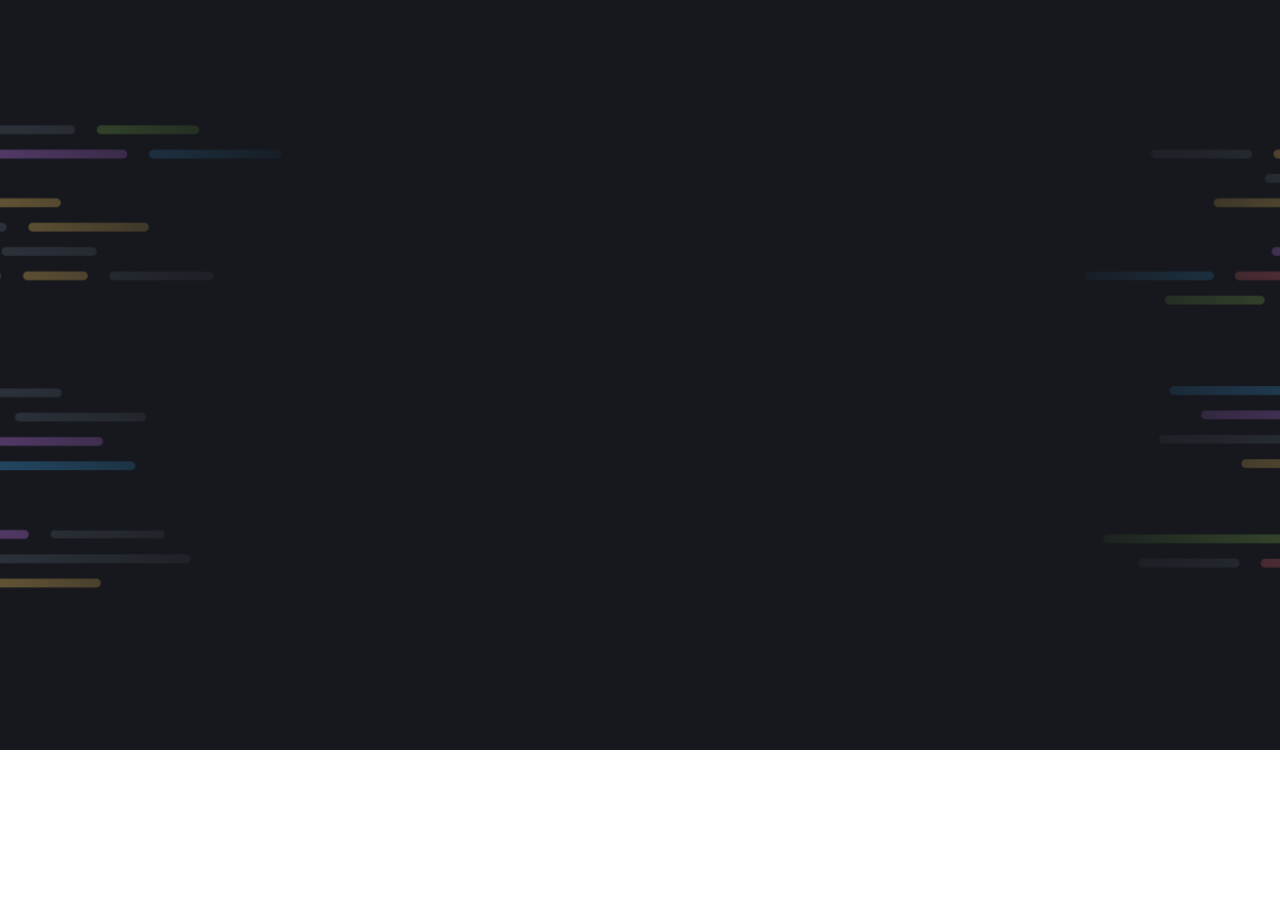
==== portifolio-dev/index.html @ e55366f3 "add fundo perfil dev" ====
<!doctype html>
<html lang="pt-br">
  <head>
    <link
      rel="preconnect"
      href="https://fonts.googleapis.com"
    />
    <link
      rel="preconnect"
      href="https://fonts.gstatic.com"
      crossorigin
    />
    <link
      rel="preconnect"
      href="https://fonts.googleapis.com"
    />
    <link
      rel="preconnect"
      href="https://fonts.gstatic.com"
      crossorigin
    />
    <link
      rel="preconnect"
      href="https://fonts.googleapis.com"
    />
    <link
      rel="preconnect"
      href="https://fonts.gstatic.com"
      crossorigin
    />

    <meta charset="UTF-8" />
    <meta
      name="viewport"
      content="width=device-width, initial-scale=1.0"
    />
    <title>Portifólio Dev</title>
    <link
      rel="stylesheet"
      href="styles/index.css"
    />

    <link
      href="https://fonts.googleapis.com/css2?family=Archivo:ital,wght@0,100..900;1,100..900&family=Asap:ital,wght@0,100..900;1,100..900&display=swap"
      rel="stylesheet"
    />
    <link
      href="https://fonts.googleapis.com/css2?family=Archivo:ital,wght@0,100..900;1,100..900&family=Asap:ital,wght@0,100..900;1,100..900&family=Inconsolata:wght@200..900&display=swap"
      rel="stylesheet"
    />
    <link
      href="https://fonts.googleapis.com/css2?family=Archivo:ital,wght@0,100..900;1,100..900&family=Asap:ital,wght@0,100..900;1,100..900&family=Inconsolata:wght@200..900&family=Maven+Pro:wght@400..900&display=swap"
      rel="stylesheet"
    />
  </head>

  <body>
    <main
      id="intro"
      class="container"
    >
      <div id="info">
        <header></header>
      </div>
    </main>
  </body>
</html>
---- portifolio-dev/styles/index.css ----
@import url(global.css);
@import url(main.css);
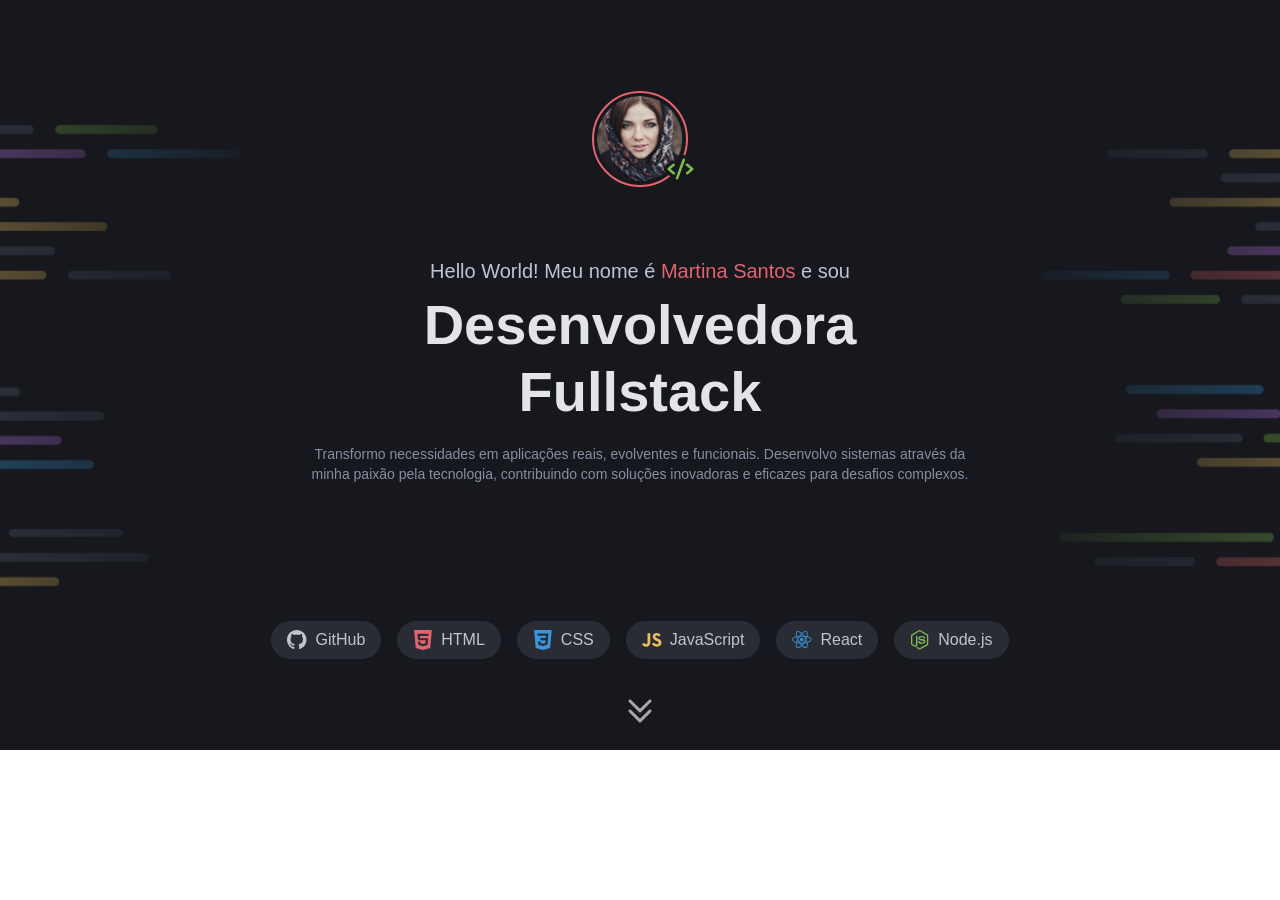
==== commit ade827d6: "add formatacao info container" ====
--- a/portifolio-dev/index.html
+++ b/portifolio-dev/index.html
@@ -55,13 +55,89 @@
   </head>
 
   <body>
-    <main
-      id="intro"
-      class="container"
-    >
-      <div id="info">
-        <header></header>
+    <section class="intro">
+      <div class="intro-bg"></div>
+
+      <div class="info-container">
+        <div class="info-avatar">
+          <img
+            src="assets/images/Avatar.png"
+            alt="avatar"
+          />
+          <img
+            src="assets/icons/colorful/Code.svg"
+            alt="code-icon-colorful"
+          />
+        </div>
+
+        <div class="info-text">
+          <p class="subtitle">Hello World! Meu nome é <span>Martina Santos</span> e sou</p>
+
+          <h1>Desenvolvedora Fullstack</h1>
+
+          <p class="description">
+            Transformo necessidades em aplicações reais, evolventes e funcionais. Desenvolvo sistemas através da minha
+            paixão pela tecnologia, contribuindo com soluções inovadoras e eficazes para desafios complexos.
+          </p>
+        </div>
+
+        <div class="info-tech">
+          <div class="tech-item">
+            <img
+              src="assets/icons/colorful/github-colorful.svg"
+              alt="github-icon"
+            />
+            <span>GitHub</span>
+          </div>
+
+          <div class="tech-item">
+            <img
+              src="assets/icons/colorful/html-colorful.svg"
+              alt="html-icon"
+            />
+            <span>HTML</span>
+          </div>
+
+          <div class="tech-item">
+            <img
+              src="assets/icons/colorful/css-colorful.svg"
+              alt="css-icon"
+            />
+            <span>CSS</span>
+          </div>
+
+          <div class="tech-item">
+            <img
+              src="assets/icons/colorful/js-colorful.svg"
+              alt="javascript-icon"
+            />
+            <span>JavaScript</span>
+          </div>
+
+          <div class="tech-item">
+            <img
+              src="assets/icons/colorful/react-colorful.svg"
+              alt="react-icon"
+            />
+            <span>React</span>
+          </div>
+
+          <div class="tech-item">
+            <img
+              src="assets/icons/colorful/node-colorful.svg"
+              alt="node-icon"
+            />
+            <span>Node.js</span>
+          </div>
+        </div>
       </div>
-    </main>
+
+      <div class="scroll-down">
+        <img
+          src="assets/icons/CaretDoubleDown.svg"
+          alt="scroll-down-icon"
+        />
+      </div>
+    </section>
   </body>
 </html>
--- a/portifolio-dev/styles/index.css
+++ b/portifolio-dev/styles/index.css
@@ -1,2 +1,2 @@
 @import url(global.css);
-@import url(main.css);+@import url(intro.css);
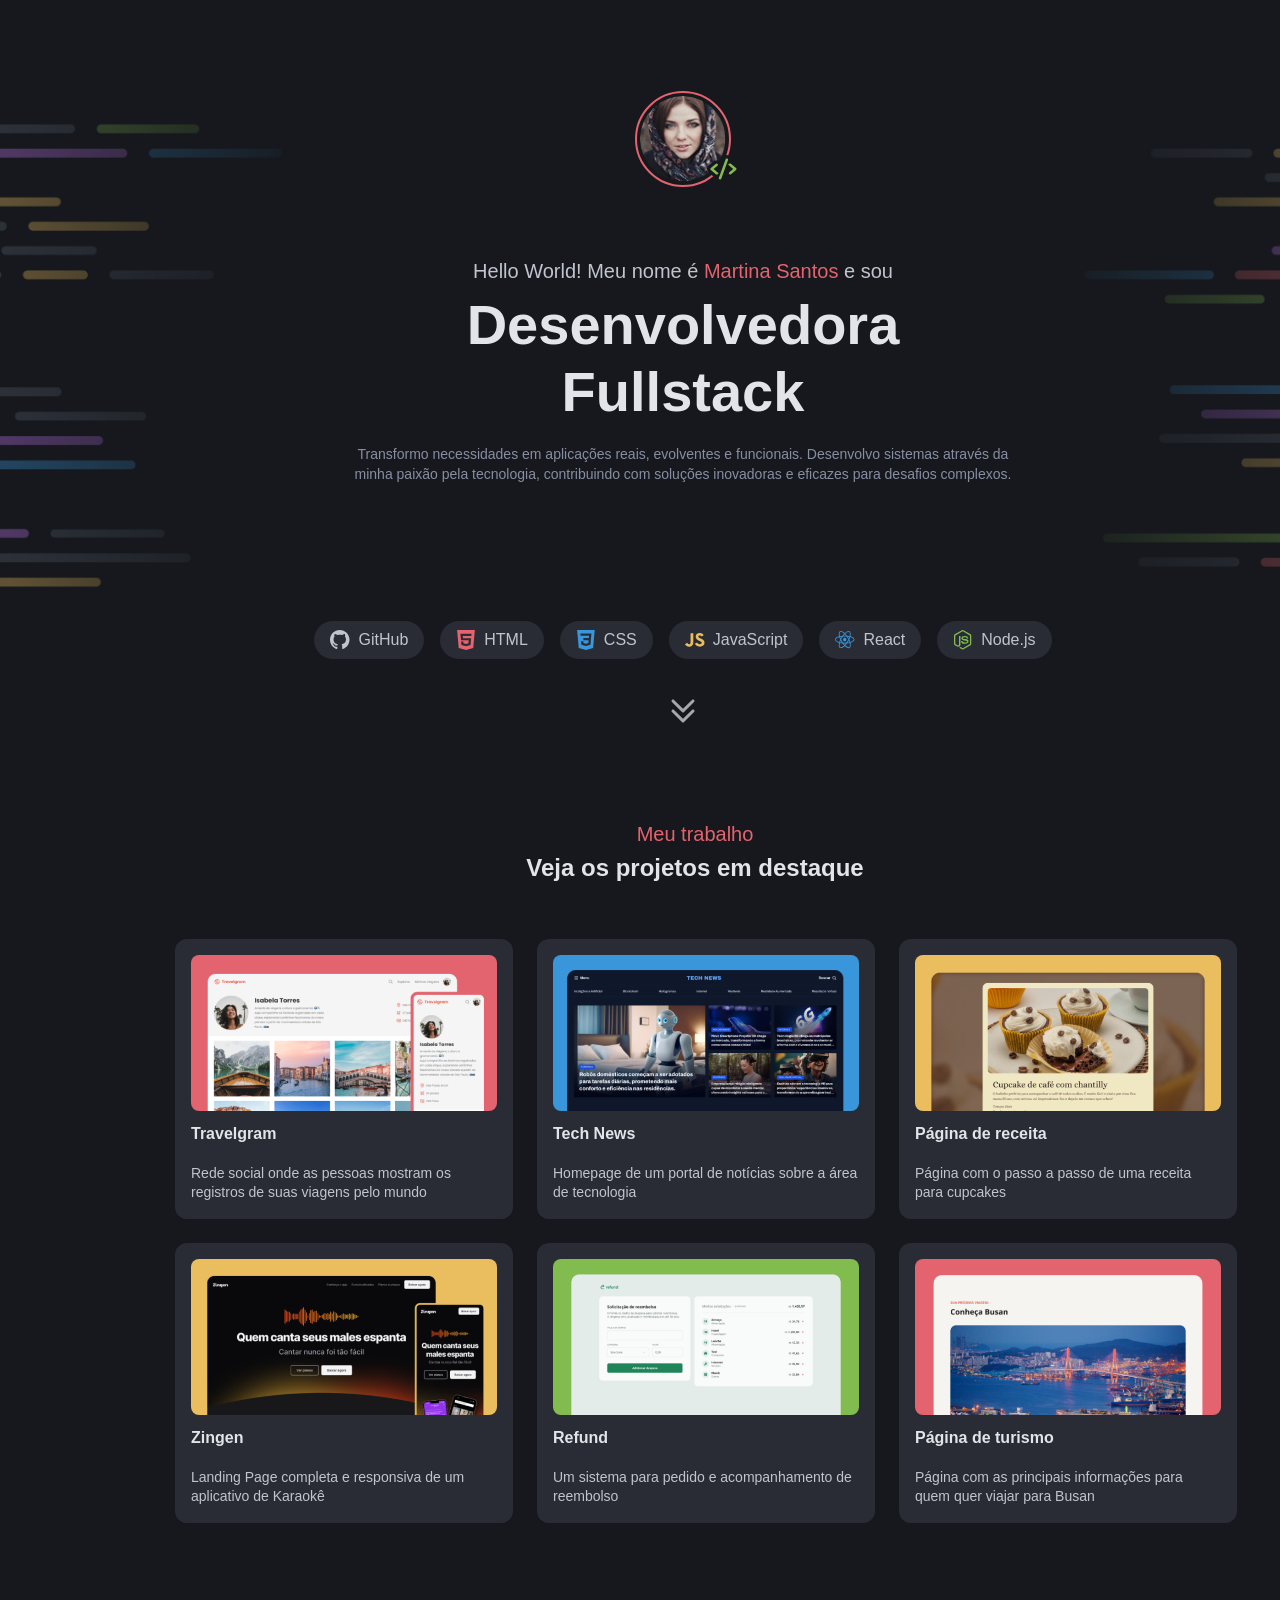
==== commit 7db35000: "realiza sessao projetos" ====
--- a/portifolio-dev/index.html
+++ b/portifolio-dev/index.html
@@ -55,9 +55,7 @@
   </head>
 
   <body>
-    <section class="intro">
-      <div class="intro-bg"></div>
-
+    <div class="intro intro-bg container">
       <div class="info-container">
         <div class="info-avatar">
           <img
@@ -138,6 +136,70 @@
           alt="scroll-down-icon"
         />
       </div>
-    </section>
+    </div>
+
+    <div class="project container">
+      <div class="project-header">
+        <span>Meu trabalho</span>
+
+        <h2>Veja os projetos em destaque</h2>
+      </div>
+
+      <div class="projects-grid">
+        <div class="card">
+          <img
+            src="assets/images/Thumbnail_Project-01.png"
+            alt=""
+          />
+          <h3>Travelgram</h3>
+          <p>Rede social onde as pessoas mostram os registros de suas viagens pelo mundo</p>
+        </div>
+
+        <div class="card">
+          <img
+            src="assets/images/Thumbnail_Project-02.png"
+            alt=""
+          />
+          <h3>Tech News</h3>
+          <p>Homepage de um portal de notícias sobre a área de tecnologia</p>
+        </div>
+
+        <div class="card">
+          <img
+            src="assets/images/Thumbnail_Project-03.png"
+            alt=""
+          />
+          <h3>Página de receita</h3>
+          <p>Página com o passo a passo de uma receita para cupcakes</p>
+        </div>
+
+        <div class="card">
+          <img
+            src="assets/images/Thumbnail_Project-04.png"
+            alt=""
+          />
+          <h3>Zingen</h3>
+          <p>Landing Page completa e responsiva de um aplicativo de Karaokê</p>
+        </div>
+
+        <div class="card">
+          <img
+            src="assets/images/Thumbnail_Project-05.png"
+            alt=""
+          />
+          <h3>Refund</h3>
+          <p>Um sistema para pedido e acompanhamento de reembolso</p>
+        </div>
+
+        <div class="card">
+          <img
+            src="assets/images/Thumbnail_Project-06.png"
+            alt=""
+          />
+          <h3>Página de turismo</h3>
+          <p>Página com as principais informações para quem quer viajar para Busan</p>
+        </div>
+      </div>
+    </div>
   </body>
 </html>
--- a/portifolio-dev/styles/index.css
+++ b/portifolio-dev/styles/index.css
@@ -1,2 +1,5 @@
 @import url(global.css);
-@import url(intro.css);+@import url(intro.css);
+@import url(contact.css);
+@import url(project.css);
+@import url(services.css);
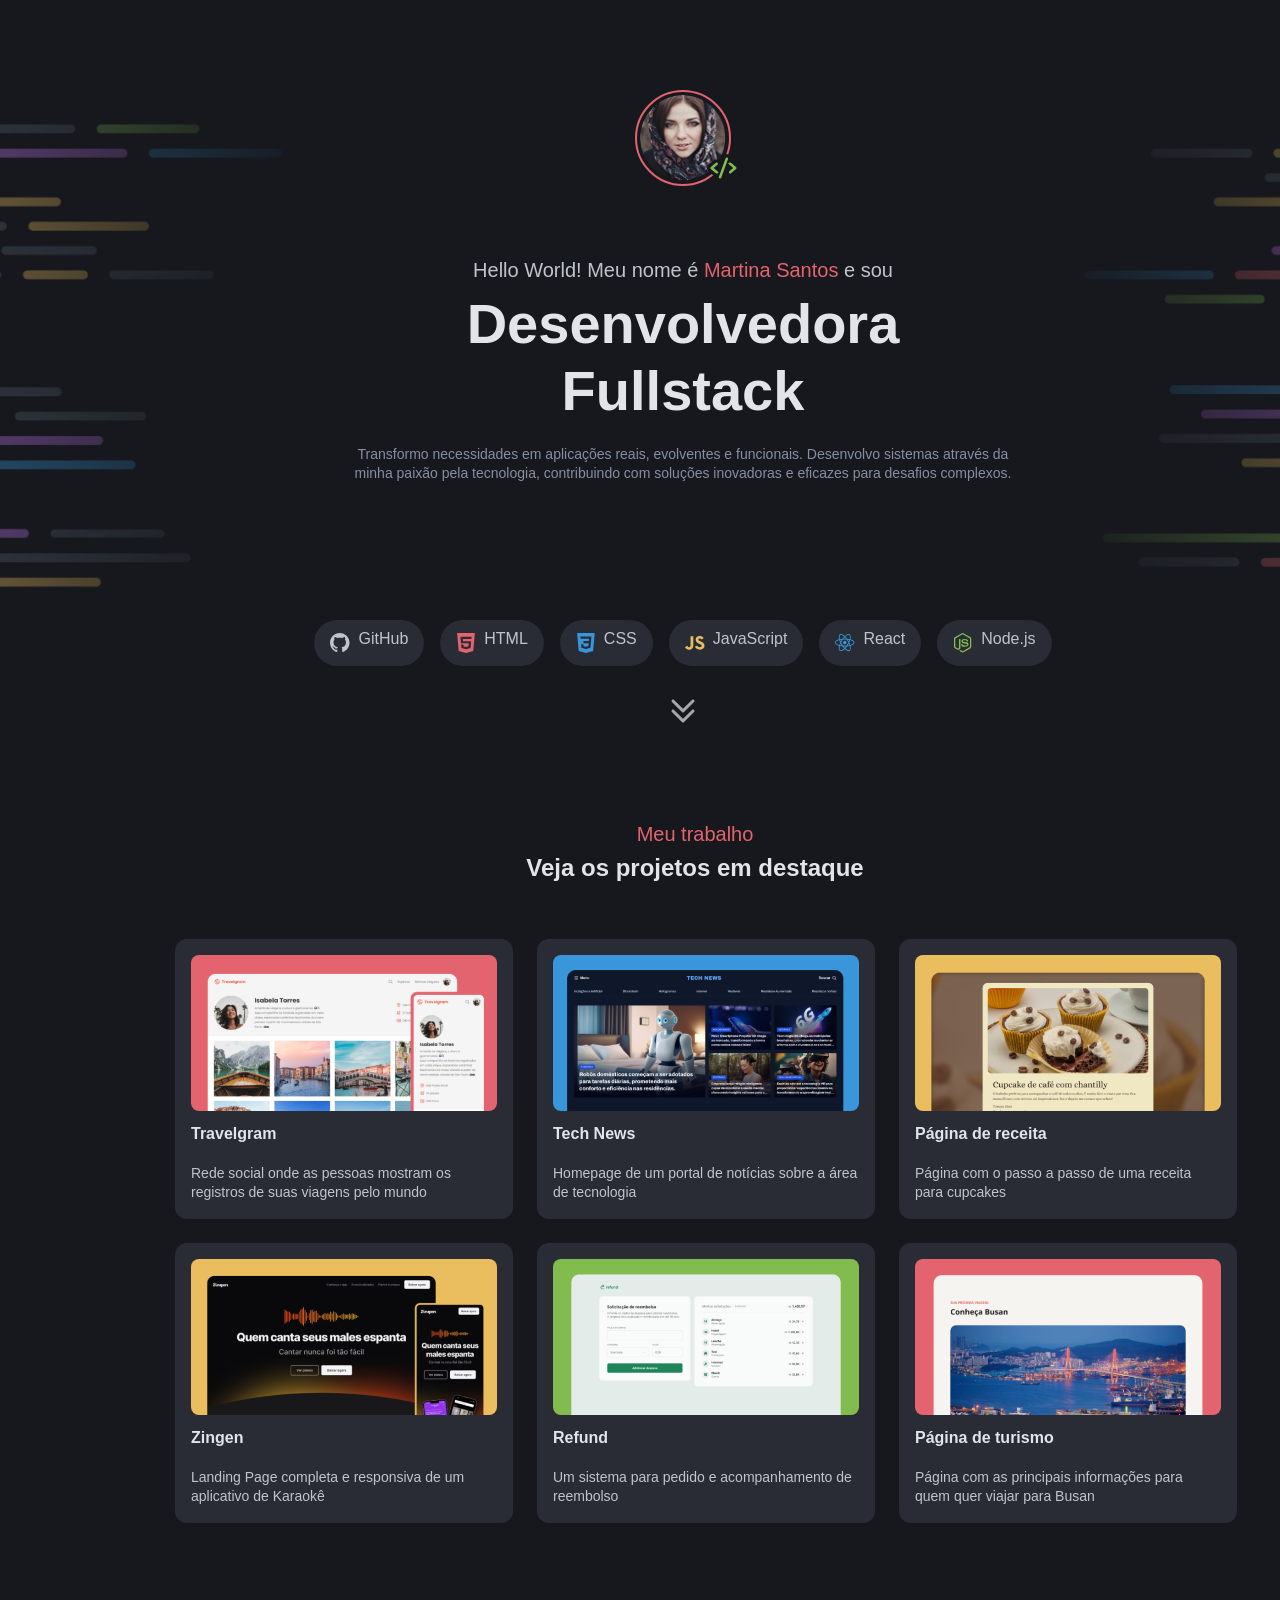
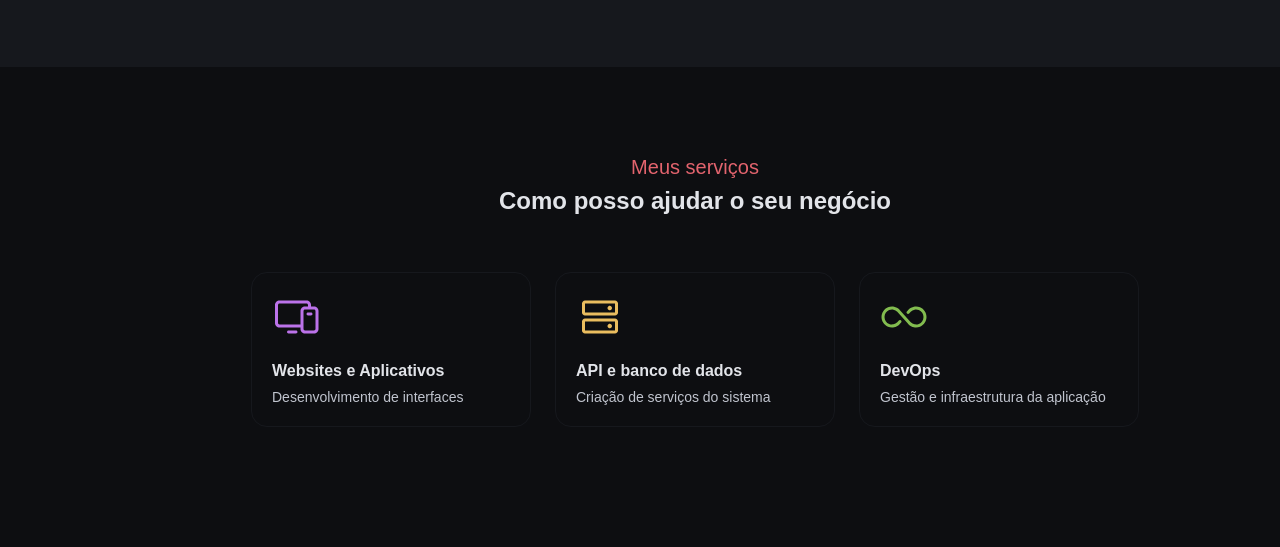
==== commit 3641d7ad: "add sessao dos serviços" ====
--- a/portifolio-dev/index.html
+++ b/portifolio-dev/index.html
@@ -82,7 +82,7 @@
         <div class="info-tech">
           <div class="tech-item">
             <img
-              src="assets/icons/colorful/github-colorful.svg"
+              src="assets/icons/colorful/GitHub.svg"
               alt="github-icon"
             />
             <span>GitHub</span>
@@ -90,7 +90,7 @@
 
           <div class="tech-item">
             <img
-              src="assets/icons/colorful/html-colorful.svg"
+              src="assets/icons/colorful/HTML.svg"
               alt="html-icon"
             />
             <span>HTML</span>
@@ -98,7 +98,7 @@
 
           <div class="tech-item">
             <img
-              src="assets/icons/colorful/css-colorful.svg"
+              src="assets/icons/colorful/CSS.svg"
               alt="css-icon"
             />
             <span>CSS</span>
@@ -106,7 +106,7 @@
 
           <div class="tech-item">
             <img
-              src="assets/icons/colorful/js-colorful.svg"
+              src="assets/icons/colorful/JavaScript.svg"
               alt="javascript-icon"
             />
             <span>JavaScript</span>
@@ -114,7 +114,7 @@
 
           <div class="tech-item">
             <img
-              src="assets/icons/colorful/react-colorful.svg"
+              src="assets/icons/colorful/React.svg"
               alt="react-icon"
             />
             <span>React</span>
@@ -122,7 +122,7 @@
 
           <div class="tech-item">
             <img
-              src="assets/icons/colorful/node-colorful.svg"
+              src="assets/icons/colorful/Node.js.svg"
               alt="node-icon"
             />
             <span>Node.js</span>
@@ -139,65 +139,102 @@
     </div>
 
     <div class="project container">
-      <div class="project-header">
+      <div class="section-header">
         <span>Meu trabalho</span>
 
         <h2>Veja os projetos em destaque</h2>
       </div>
 
       <div class="projects-grid">
-        <div class="card">
+        <div class="project-card card">
           <img
             src="assets/images/Thumbnail_Project-01.png"
-            alt=""
+            alt="icon-project-01"
           />
           <h3>Travelgram</h3>
           <p>Rede social onde as pessoas mostram os registros de suas viagens pelo mundo</p>
         </div>
 
-        <div class="card">
+        <div class="project-card card">
           <img
             src="assets/images/Thumbnail_Project-02.png"
-            alt=""
+            alt="icon-project-02"
           />
           <h3>Tech News</h3>
           <p>Homepage de um portal de notícias sobre a área de tecnologia</p>
         </div>
 
-        <div class="card">
+        <div class="project-card card">
           <img
             src="assets/images/Thumbnail_Project-03.png"
-            alt=""
+            alt="icon-project-03"
           />
           <h3>Página de receita</h3>
           <p>Página com o passo a passo de uma receita para cupcakes</p>
         </div>
 
-        <div class="card">
+        <div class="project-card card">
           <img
             src="assets/images/Thumbnail_Project-04.png"
-            alt=""
+            alt="icon-project-04"
           />
           <h3>Zingen</h3>
           <p>Landing Page completa e responsiva de um aplicativo de Karaokê</p>
         </div>
 
-        <div class="card">
+        <div class="project-card card">
           <img
             src="assets/images/Thumbnail_Project-05.png"
-            alt=""
+            alt="icon-project-05"
           />
           <h3>Refund</h3>
           <p>Um sistema para pedido e acompanhamento de reembolso</p>
         </div>
 
-        <div class="card">
+        <div class="project-card card">
           <img
             src="assets/images/Thumbnail_Project-06.png"
-            alt=""
+            alt="icon-project-06"
           />
           <h3>Página de turismo</h3>
           <p>Página com as principais informações para quem quer viajar para Busan</p>
+        </div>
+      </div>
+    </div>
+
+    <div class="service container">
+      <div class="section-header">
+        <span>Meus serviços</span>
+
+        <h2>Como posso ajudar o seu negócio</h2>
+      </div>
+
+      <div class="services-grid">
+        <div class="service-card card">
+          <img
+            src="assets/icons/colorful/Devices.svg"
+            alt="icon-devices"
+          />
+          <h3>Websites e Aplicativos</h3>
+          <p>Desenvolvimento de interfaces</p>
+        </div>
+
+        <div class="service-card card">
+          <img
+          src="assets/icons/colorful/HardDrives.svg"
+            alt="icon-hard-drive"
+          />
+          <h3>API e banco de dados</h3>
+          <p>Criação de serviços do sistema</p>
+        </div>
+
+        <div class="service-card card">
+          <img
+            src="assets/icons/colorful/Infinity.svg"
+            alt="icon-infinity"
+          />
+          <h3>DevOps</h3>
+          <p>Gestão e infraestrutura da aplicação</p>
         </div>
       </div>
     </div>
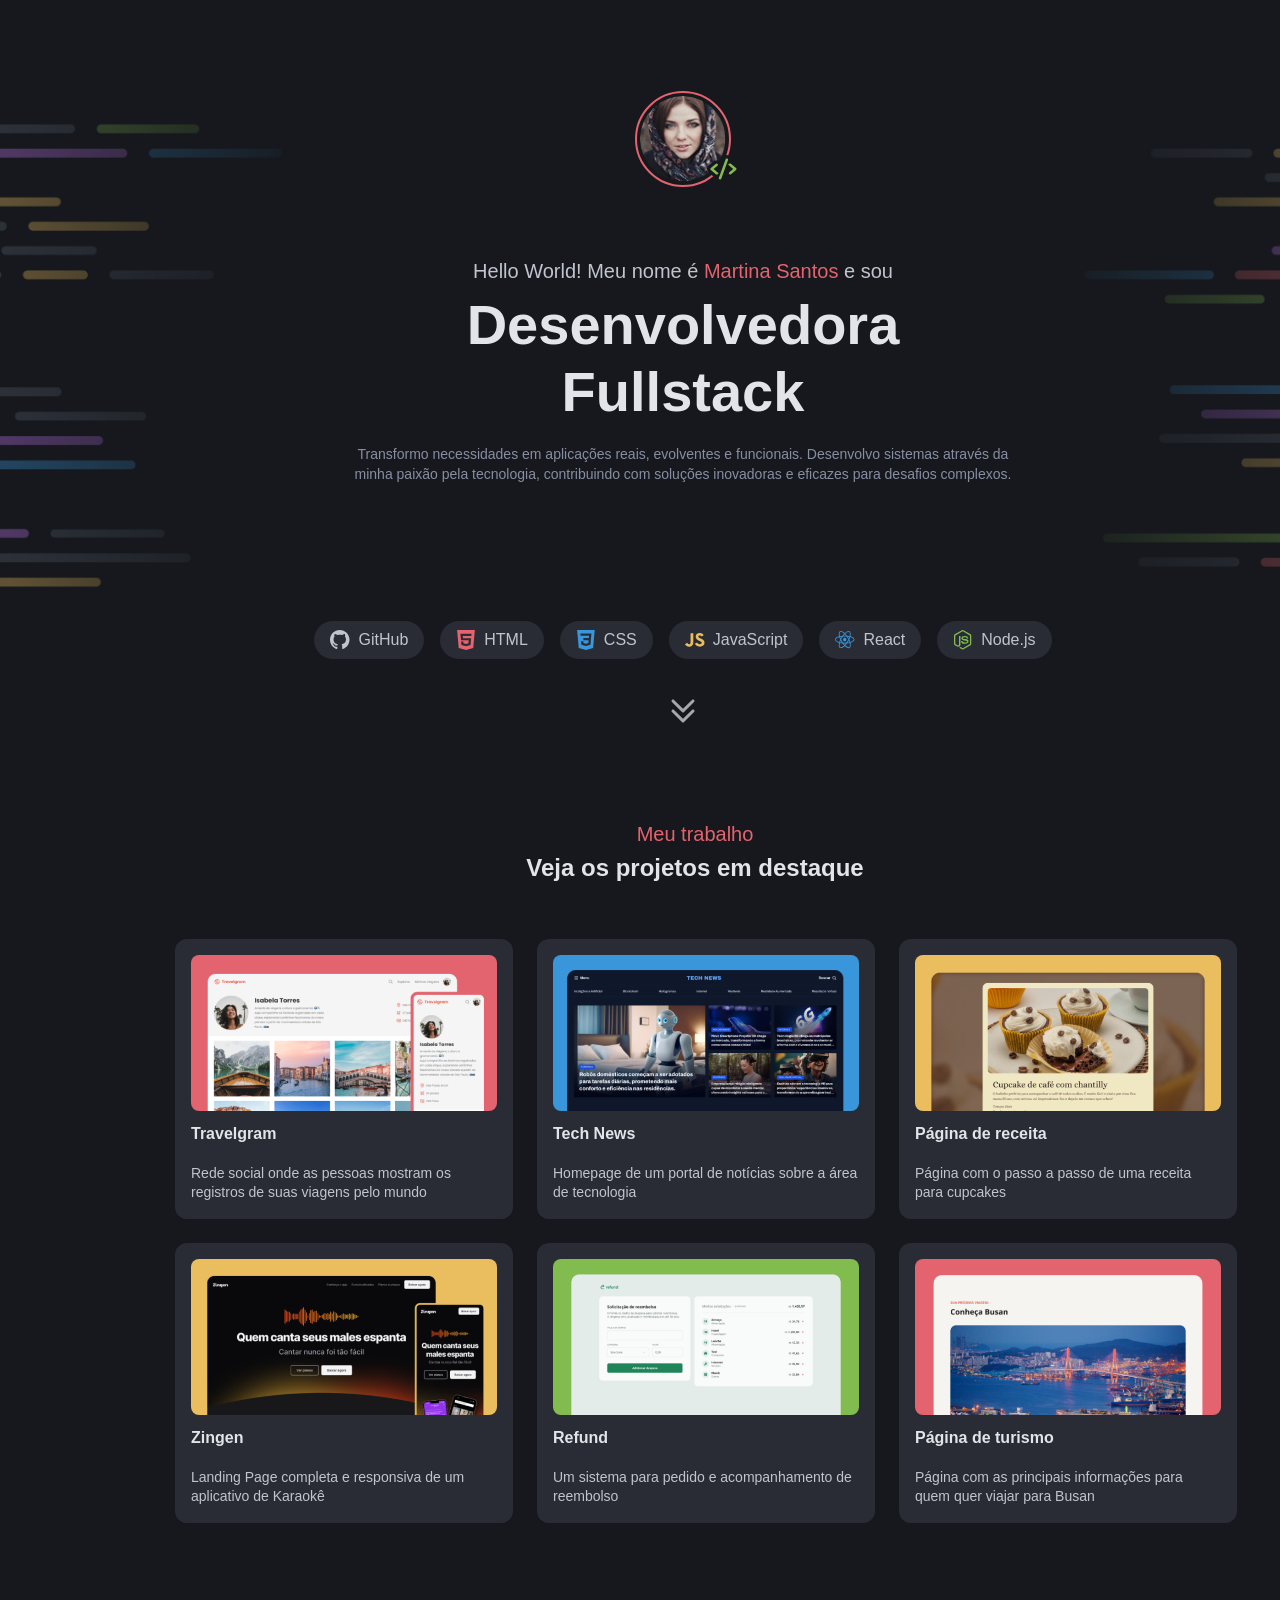
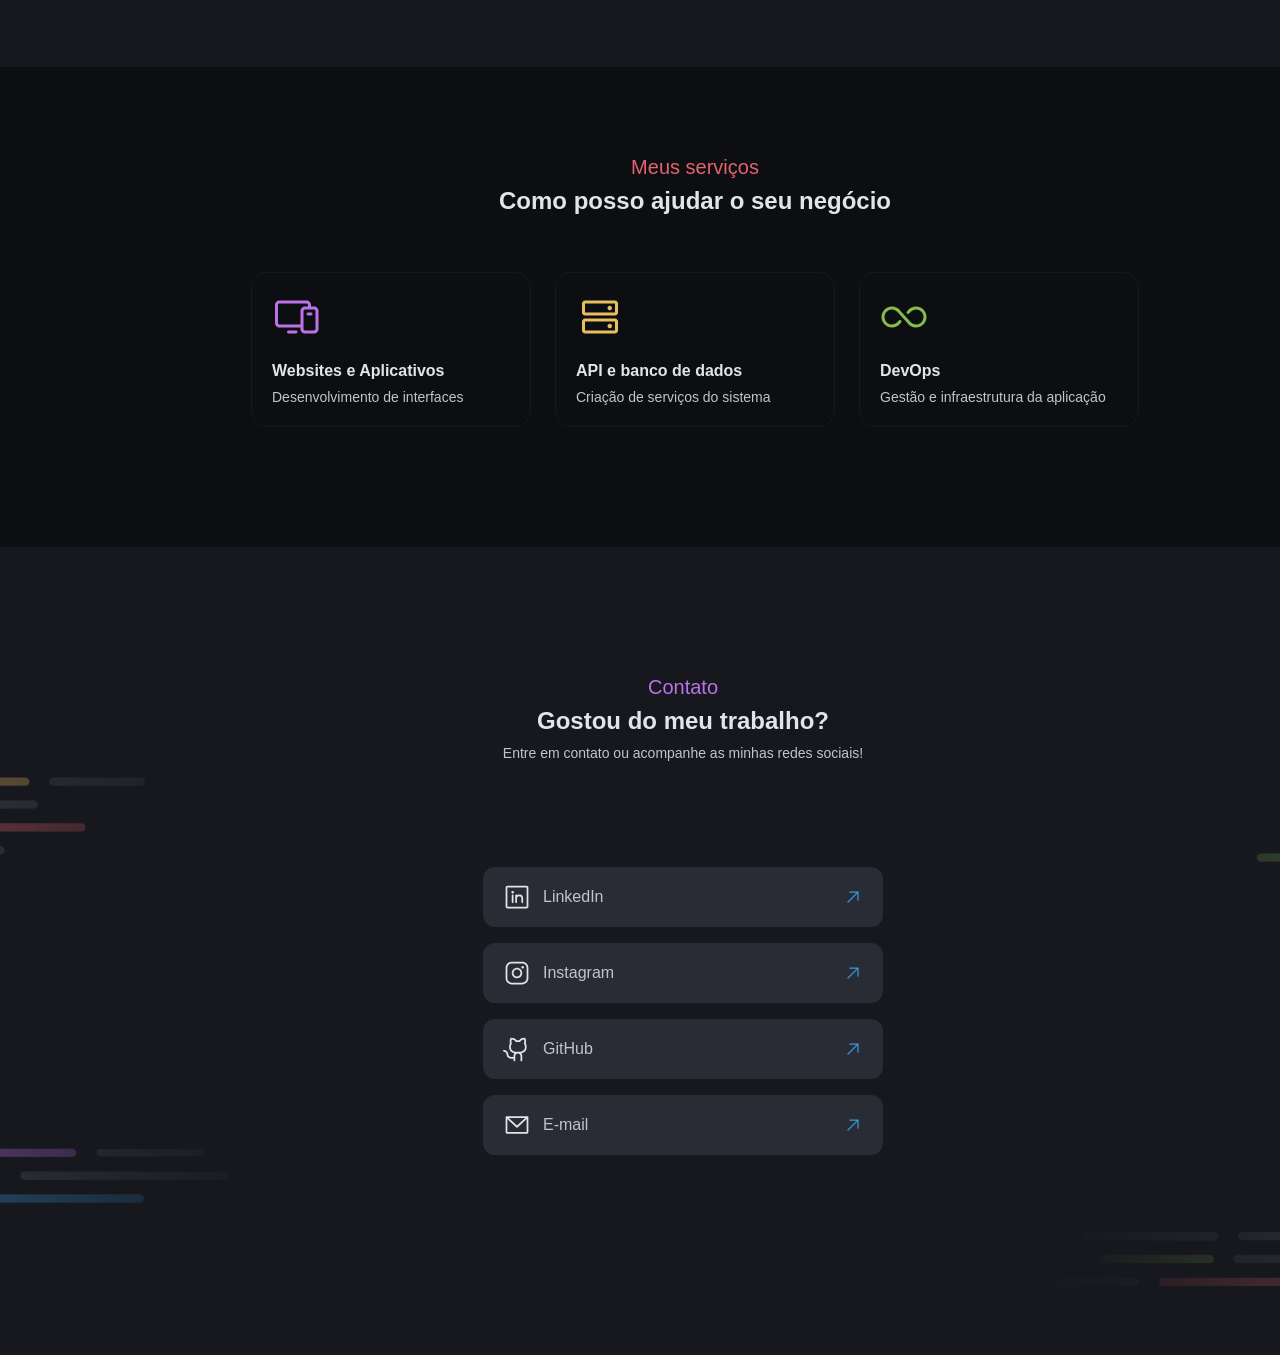
==== commit e47cbd32: "refatora e add sessao contato" ====
--- a/portifolio-dev/index.html
+++ b/portifolio-dev/index.html
@@ -69,7 +69,7 @@
         </div>
 
         <div class="info-text">
-          <p class="subtitle">Hello World! Meu nome é <span>Martina Santos</span> e sou</p>
+          <p class="subtitle">Hello World! Meu nome é <span class="custom-span">Martina Santos</span> e sou</p>
 
           <h1>Desenvolvedora Fullstack</h1>
 
@@ -146,7 +146,7 @@
       </div>
 
       <div class="projects-grid">
-        <div class="project-card card">
+        <div class="project-card">
           <img
             src="assets/images/Thumbnail_Project-01.png"
             alt="icon-project-01"
@@ -155,7 +155,7 @@
           <p>Rede social onde as pessoas mostram os registros de suas viagens pelo mundo</p>
         </div>
 
-        <div class="project-card card">
+        <div class="project-card">
           <img
             src="assets/images/Thumbnail_Project-02.png"
             alt="icon-project-02"
@@ -164,7 +164,7 @@
           <p>Homepage de um portal de notícias sobre a área de tecnologia</p>
         </div>
 
-        <div class="project-card card">
+        <div class="project-card">
           <img
             src="assets/images/Thumbnail_Project-03.png"
             alt="icon-project-03"
@@ -173,7 +173,7 @@
           <p>Página com o passo a passo de uma receita para cupcakes</p>
         </div>
 
-        <div class="project-card card">
+        <div class="project-card">
           <img
             src="assets/images/Thumbnail_Project-04.png"
             alt="icon-project-04"
@@ -182,7 +182,7 @@
           <p>Landing Page completa e responsiva de um aplicativo de Karaokê</p>
         </div>
 
-        <div class="project-card card">
+        <div class="project-card">
           <img
             src="assets/images/Thumbnail_Project-05.png"
             alt="icon-project-05"
@@ -191,7 +191,7 @@
           <p>Um sistema para pedido e acompanhamento de reembolso</p>
         </div>
 
-        <div class="project-card card">
+        <div class="project-card">
           <img
             src="assets/images/Thumbnail_Project-06.png"
             alt="icon-project-06"
@@ -210,7 +210,7 @@
       </div>
 
       <div class="services-grid">
-        <div class="service-card card">
+        <div class="service-card">
           <img
             src="assets/icons/colorful/Devices.svg"
             alt="icon-devices"
@@ -219,16 +219,16 @@
           <p>Desenvolvimento de interfaces</p>
         </div>
 
-        <div class="service-card card">
-          <img
-          src="assets/icons/colorful/HardDrives.svg"
+        <div class="service-card">
+          <img
+            src="assets/icons/colorful/HardDrives.svg"
             alt="icon-hard-drive"
           />
           <h3>API e banco de dados</h3>
           <p>Criação de serviços do sistema</p>
         </div>
 
-        <div class="service-card card">
+        <div class="service-card">
           <img
             src="assets/icons/colorful/Infinity.svg"
             alt="icon-infinity"
@@ -236,6 +236,84 @@
           <h3>DevOps</h3>
           <p>Gestão e infraestrutura da aplicação</p>
         </div>
+      </div>
+    </div>
+
+    <div class="contact container">
+      <div class="section-header section-header-contact">
+        <span>Contato</span>
+        <h2>Gostou do meu trabalho?</h2>
+        <p>Entre em contato ou acompanhe as minhas redes sociais!</p>
+      </div>
+
+      <div class="contact-list">
+        <a
+          href="#"
+          class="contact-item"
+        >
+          <div class="left">
+            <img
+              src="assets/icons/LinkedinLogo.svg"
+              class="icon"
+            />
+            <span>LinkedIn</span>
+          </div>
+          <img
+            src="assets/icons/colorful/ArrowUpRight.svg"
+            class="arrow"
+          />
+        </a>
+
+        <a
+          href="#"
+          class="contact-item"
+        >
+          <div class="left">
+            <img
+              src="assets/icons/InstagramLogo.svg"
+              class="icon"
+            />
+            <span>Instagram</span>
+          </div>
+          <img
+            src="assets/icons/colorful/ArrowUpRight.svg"
+            class="arrow"
+          />
+        </a>
+
+        <a
+          href="#"
+          class="contact-item"
+        >
+          <div class="left">
+            <img
+              src="assets/icons/GithubLogo.svg"
+              class="icon"
+            />
+            <span>GitHub</span>
+          </div>
+          <img
+            src="assets/icons/colorful/ArrowUpRight.svg"
+            class="arrow"
+          />
+        </a>
+
+        <a
+          href="#"
+          class="contact-item"
+        >
+          <div class="left">
+            <img
+              src="assets/icons/EnvelopeSimple.svg"
+              class="icon"
+            />
+            <span>E-mail</span>
+          </div>
+          <img
+            src="assets/icons/colorful/ArrowUpRight.svg"
+            class="arrow"
+          />
+        </a>
       </div>
     </div>
   </body>
